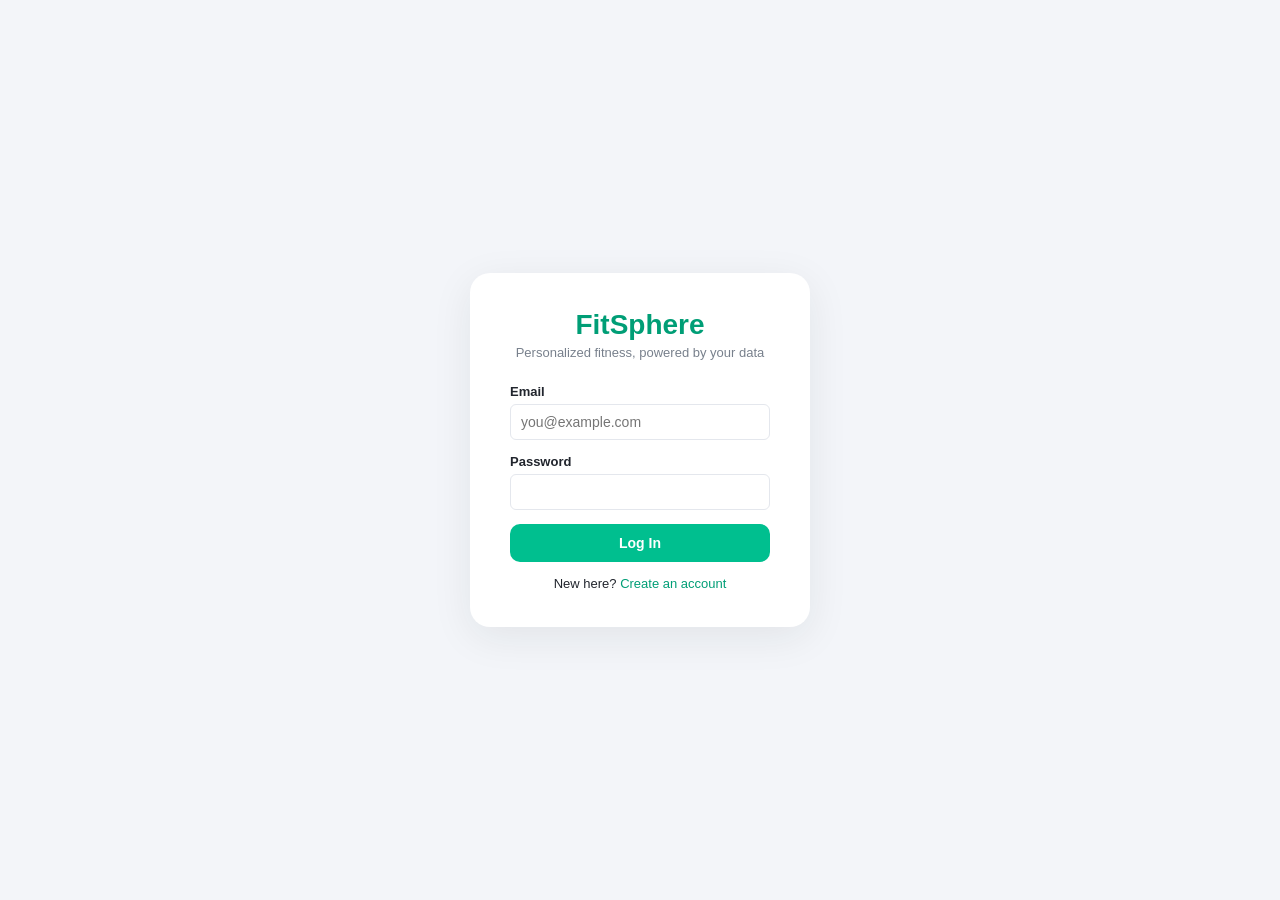
==== src/main/resources/static/index.html @ 05ff35b2 "Initial commit" ====
<!DOCTYPE html>
<html lang="en">
<head>
<meta charset="UTF-8">
<title>FitSphere - Login</title>
<link rel="stylesheet" href="css/style.css">
</head>
<body>

<div class="auth-wrapper">

  <!-- ===================== LOGIN CARD ===================== -->
  <div class="auth-card" id="loginCard">
    <div class="auth-logo">FitSphere</div>
    <div class="auth-tagline">Personalized fitness, powered by your data</div>
    <div class="error-msg hidden" id="loginError"></div>

    <div class="field">
      <label>Email</label>
      <input type="email" id="loginEmail" placeholder="you@example.com">
    </div>
    <div class="field">
      <label>Password</label>
      <input type="password" id="loginPassword">
    </div>
    <button class="btn" id="loginBtn">Log In</button>
    <div class="auth-switch">New here? <a id="showRegister">Create an account</a></div>
  </div>

  <!-- ===================== REGISTER CARD ===================== -->
  <div class="auth-card wide hidden" id="registerCard">
    <div class="auth-logo" style="font-size:22px;">Create your FitSphere profile</div>
    <div class="error-msg hidden" id="registerError"></div>

    <div class="field"><label>Full Name</label><input type="text" id="regName"></div>
    <div class="field"><label>Email</label><input type="email" id="regEmail"></div>
    <div class="field"><label>Password</label><input type="password" id="regPassword"></div>
    <div class="field"><label>Age</label><input type="number" id="regAge" min="10" max="100"></div>
    <div class="field">
      <label>Gender</label>
      <select id="regGender"><option>Male</option><option>Female</option><option>Other</option></select>
    </div>
    <div class="field"><label>Height (cm)</label><input type="number" id="regHeight" step="0.1"></div>
    <div class="field"><label>Weight (kg)</label><input type="number" id="regWeight" step="0.1"></div>
    <div class="field">
      <label>Fitness Goal</label>
      <select id="regGoal">
        <option value="WEIGHT_LOSS">Weight Loss</option>
        <option value="MUSCLE_GAIN">Muscle Gain</option>
        <option value="MAINTENANCE">Maintenance</option>
        <option value="ENDURANCE">Endurance</option>
      </select>
    </div>
    <div class="field">
      <label>Current Activity Level</label>
      <select id="regActivity">
        <option value="SEDENTARY">Sedentary</option>
        <option value="LIGHT">Light</option>
        <option value="MODERATE">Moderate</option>
        <option value="ACTIVE">Active</option>
        <option value="VERY_ACTIVE">Very Active</option>
      </select>
    </div>
    <button class="btn" id="registerBtn">Create Account</button>
    <div class="auth-switch">Already have an account? <a id="showLogin">Log in</a></div>
  </div>

</div>

<script src="js/api.js"></script>
<script src="js/auth.js"></script>
</body>
</html>
---- src/main/resources/static/css/style.css ----
:root {
  --sidebar-bg: #181c26;
  --sidebar-hover: #262c3a;
  --app-bg: #f3f5f9;
  --card-bg: #ffffff;
  --accent: #00bf8f;
  --accent-dark: #009e76;
  --accent-orange: #ff914d;
  --accent-blue: #4089ff;
  --accent-purple: #9664ff;
  --accent-red: #ff5a5a;
  --text-dark: #21252d;
  --text-muted: #78808c;
  --text-light: #e6e8ee;
  --border: #e4e7ed;
}

* { box-sizing: border-box; }

body {
  margin: 0;
  font-family: "Segoe UI", Calibri, Arial, sans-serif;
  background: var(--app-bg);
  color: var(--text-dark);
}

.hidden { display: none !important; }

/* ---------- Auth pages ---------- */
.auth-wrapper {
  min-height: 100vh;
  display: flex;
  align-items: center;
  justify-content: center;
  background: var(--app-bg);
}

.auth-card {
  background: var(--card-bg);
  border-radius: 20px;
  box-shadow: 0 10px 40px rgba(20, 40, 40, 0.08);
  padding: 36px 40px;
  width: 340px;
}

.auth-card.wide { width: 420px; }

.auth-logo {
  text-align: center;
  font-size: 28px;
  font-weight: 700;
  color: var(--accent-dark);
  margin-bottom: 4px;
}

.auth-tagline {
  text-align: center;
  font-size: 13px;
  color: var(--text-muted);
  margin-bottom: 24px;
}

.field { margin-bottom: 14px; }

.field label {
  display: block;
  font-weight: 600;
  font-size: 13px;
  margin-bottom: 5px;
}

.field input, .field select {
  width: 100%;
  padding: 9px 10px;
  border: 1px solid var(--border);
  border-radius: 6px;
  font-size: 14px;
  font-family: inherit;
}

.btn {
  display: inline-block;
  border: none;
  border-radius: 10px;
  padding: 11px 20px;
  font-size: 14px;
  font-weight: 600;
  color: white;
  background: var(--accent);
  cursor: pointer;
  width: 100%;
  text-align: center;
  transition: background 0.15s ease;
}
.btn:hover { background: var(--accent-dark); }
.btn.secondary { background: var(--accent-blue); }
.btn.secondary:hover { filter: brightness(0.9); }

.auth-switch {
  text-align: center;
  margin-top: 14px;
  font-size: 13px;
}
.auth-switch a { color: var(--accent-dark); cursor: pointer; text-decoration: none; }
.auth-switch a:hover { text-decoration: underline; }

.error-msg {
  background: #fdecea;
  color: #b3261e;
  padding: 8px 12px;
  border-radius: 6px;
  font-size: 13px;
  margin-bottom: 14px;
}

/* ---------- App shell ---------- */
.app-shell { display: flex; min-height: 100vh; }

.sidebar {
  width: 210px;
  background: var(--sidebar-bg);
  color: var(--text-light);
  display: flex;
  flex-direction: column;
  padding: 24px 0;
  flex-shrink: 0;
}

.sidebar .logo {
  font-size: 20px;
  font-weight: 700;
  color: white;
  padding: 0 20px 26px 20px;
}

.nav-btn {
  background: none;
  border: none;
  color: var(--text-light);
  text-align: left;
  padding: 12px 20px;
  font-size: 14px;
  cursor: pointer;
  font-family: inherit;
}
.nav-btn:hover { background: var(--sidebar-hover); }
.nav-btn.active { background: var(--sidebar-hover); border-left: 3px solid var(--accent); }

.sidebar .spacer { flex: 1; }

.main-area { flex: 1; padding: 28px 32px; }

.top-bar {
  display: flex;
  justify-content: space-between;
  align-items: baseline;
  margin-bottom: 20px;
}
.top-bar h1 { font-size: 26px; margin: 0; }
.top-bar .date { color: var(--text-muted); font-size: 14px; }

.card {
  background: var(--card-bg);
  border-radius: 16px;
  padding: 18px 20px;
  box-shadow: 0 2px 10px rgba(20, 40, 40, 0.04);
}

.grid-4 { display: grid; grid-template-columns: repeat(4, 1fr); gap: 16px; margin-bottom: 20px; }
.grid-2 { display: grid; grid-template-columns: 1fr 1fr; gap: 20px; }
.grid-2x2 { display: grid; grid-template-columns: 1fr 1fr; gap: 16px; }

.stat-title { font-size: 13px; color: var(--text-muted); margin-bottom: 6px; }
.stat-value { font-size: 26px; font-weight: 700; margin-bottom: 4px; }
.stat-sub { font-size: 13px; color: var(--text-muted); }

.section-title { font-weight: 700; font-size: 15px; margin: 0 0 12px 0; }

table.data-table { width: 100%; border-collapse: collapse; font-size: 13px; }
table.data-table th { text-align: left; padding: 8px 6px; color: var(--text-muted); border-bottom: 1px solid var(--border); font-weight: 600; }
table.data-table td { padding: 7px 6px; border-bottom: 1px solid var(--border); }

.form-row { display: flex; gap: 20px; flex-wrap: wrap; margin-bottom: 14px; align-items: flex-end; }
.form-row .field { flex: 1; min-width: 160px; margin-bottom: 0; }

.badge {
  display: inline-block;
  padding: 6px 14px;
  border-radius: 20px;
  color: white;
  font-weight: 700;
  font-size: 13px;
}

.plan-grid { display: grid; grid-template-columns: repeat(7, 1fr); gap: 8px; margin-top: 14px; }
.plan-day {
  background: #f8f9fc;
  border-radius: 10px;
  padding: 12px 8px;
  text-align: center;
}
.plan-day .day-label { font-weight: 700; font-size: 13px; margin-bottom: 8px; }
.plan-day .workout-type { font-size: 11px; margin-bottom: 6px; min-height: 30px; }
.plan-day .duration { font-size: 11px; color: var(--text-muted); margin-bottom: 4px; }
.plan-day .intensity { color: var(--accent-dark); font-size: 12px; }

.slider-wrap { display: flex; align-items: center; gap: 10px; }
input[type=range] { flex: 1; }

.muted-note { font-size: 12px; color: var(--text-muted); font-style: italic; margin-top: 10px; }

.loading-msg { text-align: center; color: var(--text-muted); padding: 40px; }
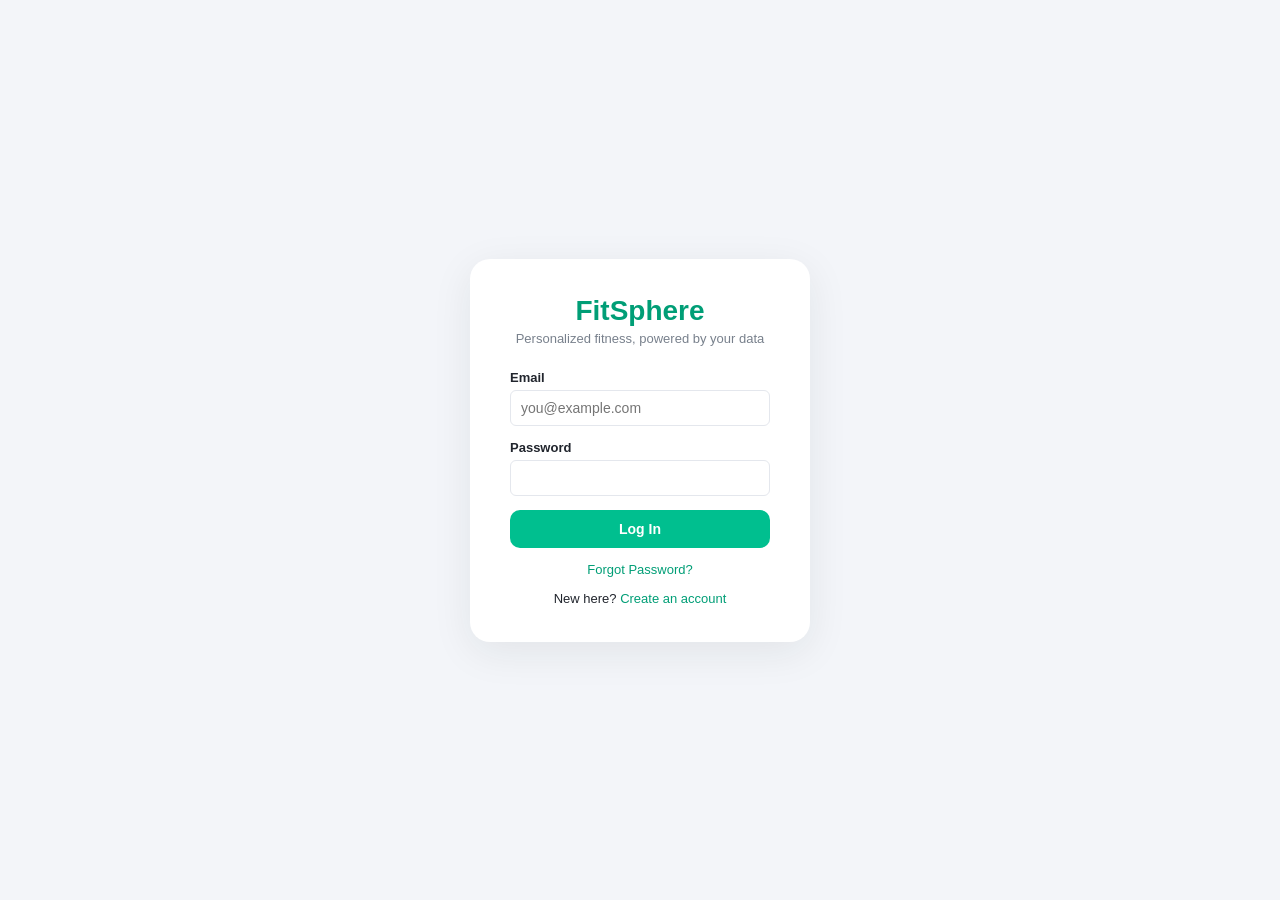
==== commit dbe1c367: "Add forgot password and workout recommendations" ====
--- a/src/main/resources/static/index.html
+++ b/src/main/resources/static/index.html
@@ -24,10 +24,35 @@
       <input type="password" id="loginPassword">
     </div>
     <button class="btn" id="loginBtn">Log In</button>
+    <div class="auth-switch">
+  <a id="showForgot">Forgot Password?</a>
+</div>
     <div class="auth-switch">New here? <a id="showRegister">Create an account</a></div>
   </div>
 
   <!-- ===================== REGISTER CARD ===================== -->
+   <!-- ===================== FORGOT PASSWORD CARD ===================== -->
+<div class="auth-card hidden" id="forgotCard">
+  <div class="auth-logo" style="font-size:22px;">Reset your password</div>
+
+  <div class="error-msg hidden" id="forgotError"></div>
+
+  <div class="field">
+    <label>Email</label>
+    <input type="email" id="forgotEmail" placeholder="you@example.com">
+  </div>
+
+  <div class="field">
+    <label>New Password</label>
+    <input type="password" id="forgotPassword" placeholder="Enter new password">
+  </div>
+
+  <button class="btn" id="forgotBtn">Reset Password</button>
+
+  <div class="auth-switch">
+    Remember your password? <a id="backToLogin">Log in</a>
+  </div>
+</div>
   <div class="auth-card wide hidden" id="registerCard">
     <div class="auth-logo" style="font-size:22px;">Create your FitSphere profile</div>
     <div class="error-msg hidden" id="registerError"></div>
--- a/src/main/resources/static/css/style.css
+++ b/src/main/resources/static/css/style.css
@@ -198,6 +198,17 @@
   border-radius: 10px;
   padding: 12px 8px;
   text-align: center;
+  .exercise-list {
+  margin-top: 12px;
+  text-align: left;
+  font-size: 13px;
+  line-height: 1.6;
+}
+
+.exercise-item {
+  padding: 5px 0;
+  border-top: 1px solid rgba(255,255,255,0.08);
+}
 }
 .plan-day .day-label { font-weight: 700; font-size: 13px; margin-bottom: 8px; }
 .plan-day .workout-type { font-size: 11px; margin-bottom: 6px; min-height: 30px; }
